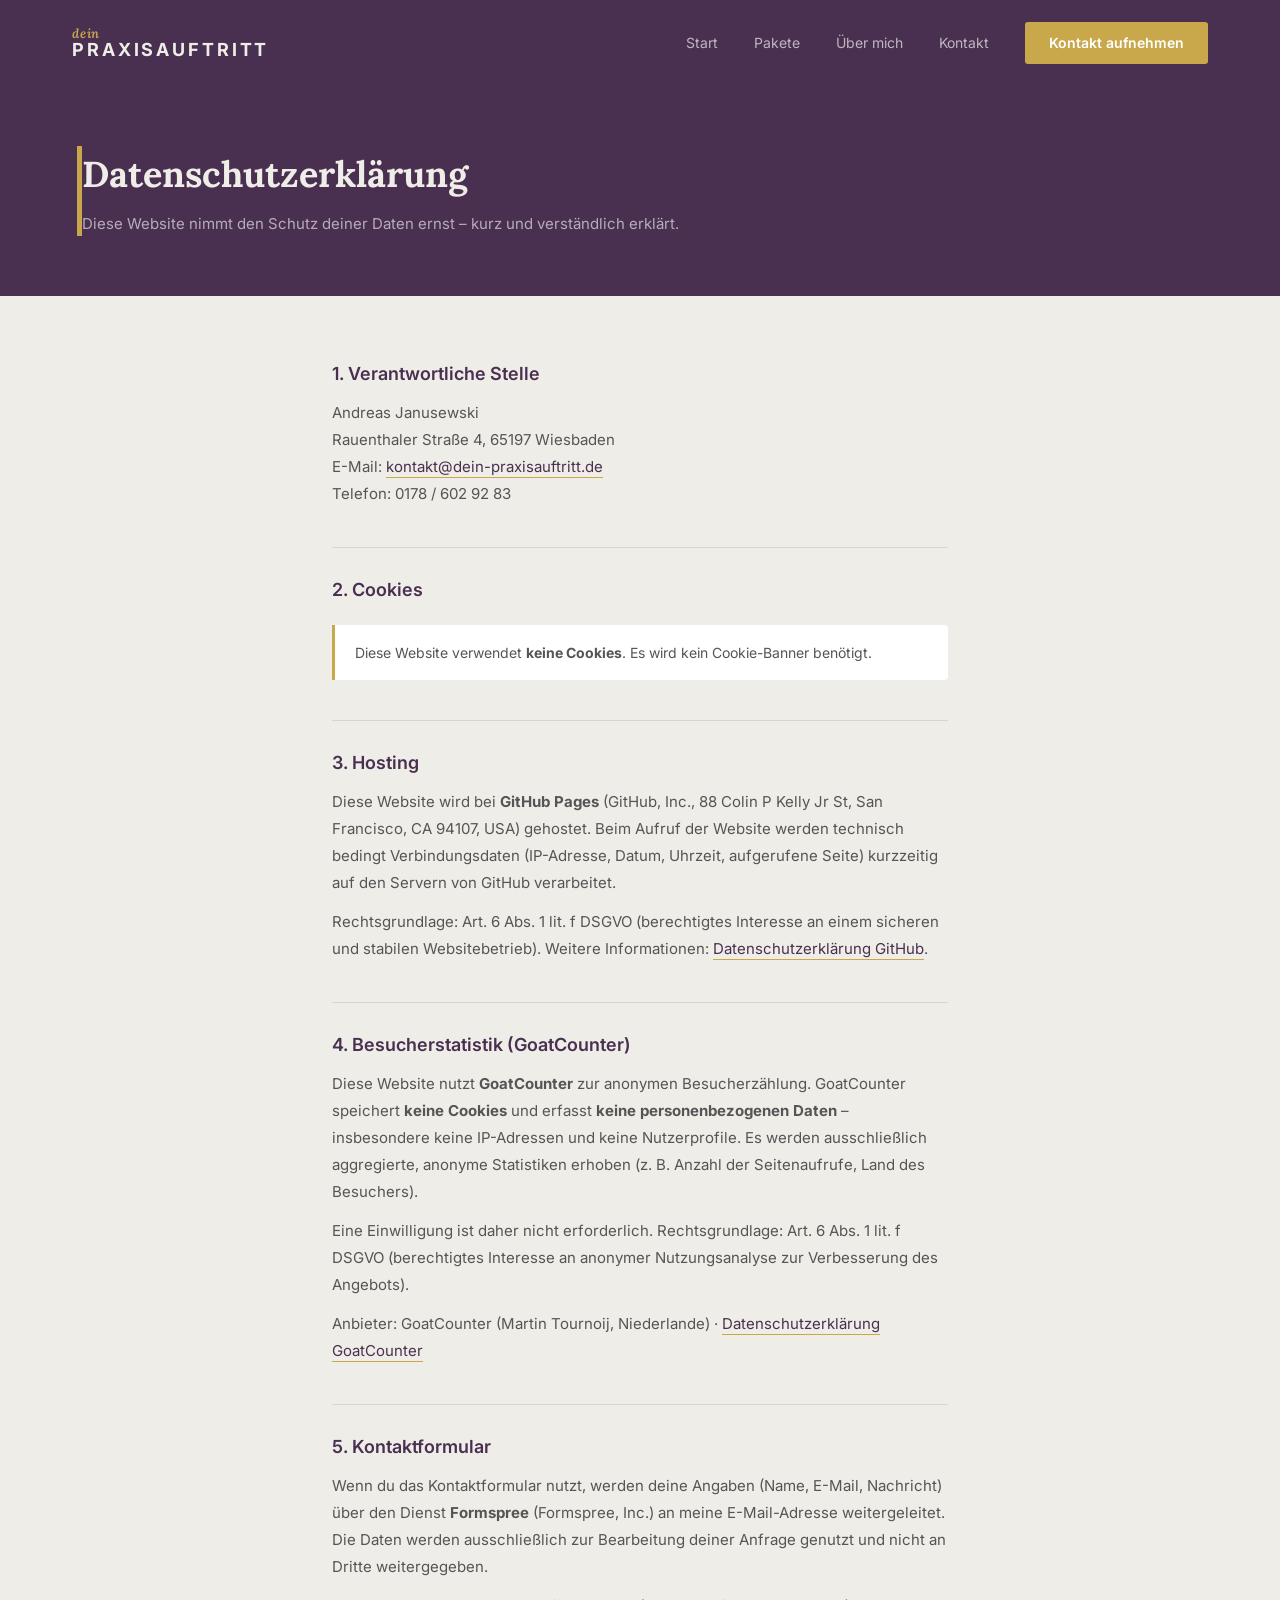
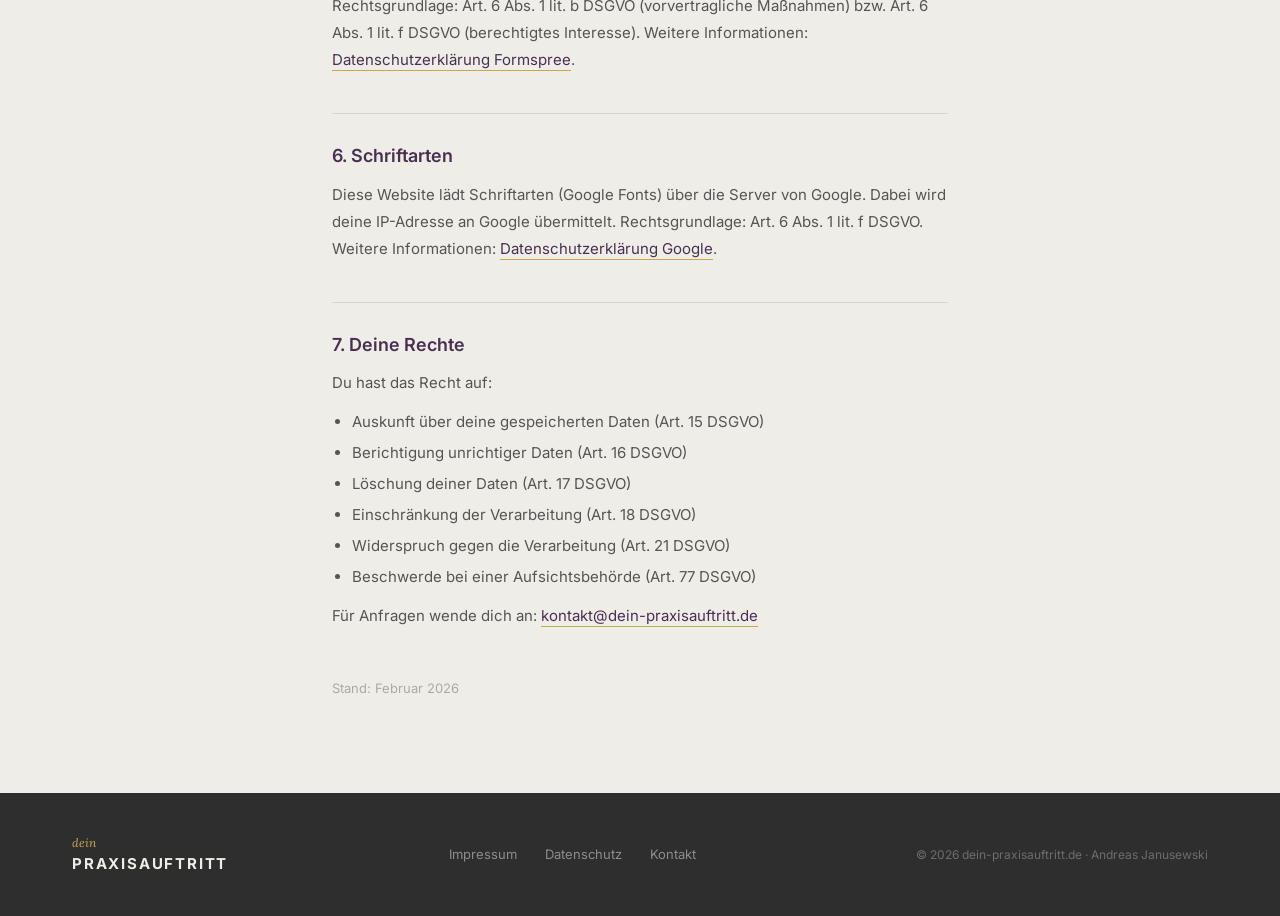
==== datenschutz.html @ a479294f "Initial commit – dein-praxisauftritt.de Website" ====
<!DOCTYPE html>
<html lang="de">
<head>
<meta charset="UTF-8">
<meta name="viewport" content="width=device-width, initial-scale=1.0">
<title>Datenschutzerklärung – dein Praxisauftritt</title>
<link href="https://fonts.googleapis.com/css2?family=Lora:ital,wght@0,700;1,400;1,600&family=Inter:wght@300;400;500;600;700&display=swap" rel="stylesheet">
<script data-goatcounter="https://deinppraxisauftritt.goatcounter.com/count" async src="//gc.zgo.at/count.js"></script>
<style>
*, *::before, *::after { margin:0; padding:0; box-sizing:border-box; }
body { font-family:'Inter',sans-serif; background:#EFEDE8; color:#2E2E2E; font-size:16px; line-height:1.6; }
a { text-decoration:none; color:inherit; }
:root { --primary:#4A3050; --primary-light:#5d3f65; --accent:#C9A84C; --bg:#EFEDE8; --dark:#2E2E2E; --mid:#555; --border:#d8d4ce; }

nav { display:flex; justify-content:space-between; align-items:center; padding:22px 72px; background:var(--primary); position:sticky; top:0; z-index:100; }
.logo { display:flex; flex-direction:column; gap:1px; line-height:1; }
.logo .top { font-family:'Lora',serif; font-style:italic; font-weight:600; color:var(--accent); font-size:13px; letter-spacing:0.06em; }
.logo .bottom { font-weight:700; letter-spacing:0.16em; font-size:18px; text-transform:uppercase; color:#EFEDE8; }
.nav-links { display:flex; gap:36px; align-items:center; }
.nav-links a { color:rgba(255,255,255,0.65); font-size:14px; }
.nav-links a:hover { color:var(--accent); }
.nav-cta { background:var(--accent); color:#fff !important; padding:10px 24px; font-size:13px; font-weight:600; border-radius:3px; }

.page-header { display:grid; grid-template-columns:5px 1fr; background:var(--primary); padding:60px 72px 60px 77px; }
.accent-bar { background:var(--accent); }
.page-header h1 { font-family:'Lora',serif; font-size:36px; font-weight:700; color:#EFEDE8; }
.page-header p { color:rgba(255,255,255,0.6); font-size:15px; margin-top:8px; }

.content { max-width:760px; margin:0 auto; padding:64px 72px 80px; }
.content h2 { font-size:18px; font-weight:600; color:var(--primary); margin:40px 0 10px; border-top:1px solid var(--border); padding-top:28px; }
.content h2:first-child { border-top:none; padding-top:0; margin-top:0; }
.content h3 { font-size:15px; font-weight:600; color:var(--dark); margin:20px 0 8px; }
.content p { color:var(--mid); font-size:15px; line-height:1.8; margin-bottom:12px; }
.content ul { color:var(--mid); font-size:15px; line-height:1.8; margin:8px 0 12px 20px; }
.content ul li { margin-bottom:4px; }
.content a { color:var(--primary); border-bottom:1px solid var(--accent); padding-bottom:1px; }
.highlight { background:#fff; border-left:3px solid var(--accent); padding:16px 20px; margin:20px 0; font-size:14px; color:var(--mid); line-height:1.7; border-radius:0 4px 4px 0; }

footer { background:var(--dark); padding:40px 72px; display:flex; justify-content:space-between; align-items:center; }
.footer-logo .top { font-family:'Lora',serif; font-style:italic; color:var(--accent); font-size:12px; }
.footer-logo .bottom { font-weight:700; letter-spacing:0.12em; font-size:15px; text-transform:uppercase; color:#EFEDE8; }
.footer-links { display:flex; gap:28px; }
.footer-links a { color:rgba(255,255,255,0.45); font-size:13px; }
.footer-links a:hover { color:var(--accent); }
.footer-copy { color:rgba(255,255,255,0.3); font-size:12px; }
</style>
</head>
<body>

<nav>
  <a href="index.html" class="logo">
    <span class="top">dein</span>
    <span class="bottom">Praxisauftritt</span>
  </a>
  <div class="nav-links">
    <a href="index.html">Start</a>
    <a href="pakete.html">Pakete</a>
    <a href="ueber-mich.html">Über mich</a>
    <a href="kontakt.html">Kontakt</a>
    <a href="kontakt.html" class="nav-cta">Kontakt aufnehmen</a>
  </div>
</nav>

<div class="page-header">
  <div class="accent-bar"></div>
  <div>
    <h1>Datenschutzerklärung</h1>
    <p>Diese Website nimmt den Schutz deiner Daten ernst – kurz und verständlich erklärt.</p>
  </div>
</div>

<div class="content">

  <h2>1. Verantwortliche Stelle</h2>
  <p>
    Andreas Janusewski<br>
    Rauenthaler Straße 4, 65197 Wiesbaden<br>
    E-Mail: <a href="mailto:kontakt@dein-praxisauftritt.de">kontakt@dein-praxisauftritt.de</a><br>
    Telefon: 0178 / 602 92 83
  </p>

  <h2>2. Cookies</h2>
  <div class="highlight">
    Diese Website verwendet <strong>keine Cookies</strong>. Es wird kein Cookie-Banner benötigt.
  </div>

  <h2>3. Hosting</h2>
  <p>Diese Website wird bei <strong>GitHub Pages</strong> (GitHub, Inc., 88 Colin P Kelly Jr St, San Francisco, CA 94107, USA) gehostet. Beim Aufruf der Website werden technisch bedingt Verbindungsdaten (IP-Adresse, Datum, Uhrzeit, aufgerufene Seite) kurzzeitig auf den Servern von GitHub verarbeitet.</p>
  <p>Rechtsgrundlage: Art. 6 Abs. 1 lit. f DSGVO (berechtigtes Interesse an einem sicheren und stabilen Websitebetrieb). Weitere Informationen: <a href="https://docs.github.com/en/site-policy/privacy-policies/github-privacy-statement" target="_blank" rel="noopener">Datenschutzerklärung GitHub</a>.</p>

  <h2>4. Besucherstatistik (GoatCounter)</h2>
  <p>Diese Website nutzt <strong>GoatCounter</strong> zur anonymen Besucherzählung. GoatCounter speichert <strong>keine Cookies</strong> und erfasst <strong>keine personenbezogenen Daten</strong> – insbesondere keine IP-Adressen und keine Nutzerprofile. Es werden ausschließlich aggregierte, anonyme Statistiken erhoben (z.&nbsp;B. Anzahl der Seitenaufrufe, Land des Besuchers).</p>
  <p>Eine Einwilligung ist daher nicht erforderlich. Rechtsgrundlage: Art. 6 Abs. 1 lit. f DSGVO (berechtigtes Interesse an anonymer Nutzungsanalyse zur Verbesserung des Angebots).</p>
  <p>Anbieter: GoatCounter (Martin Tournoij, Niederlande) · <a href="https://www.goatcounter.com/help/privacy" target="_blank" rel="noopener">Datenschutzerklärung GoatCounter</a></p>

  <h2>5. Kontaktformular</h2>
  <p>Wenn du das Kontaktformular nutzt, werden deine Angaben (Name, E-Mail, Nachricht) über den Dienst <strong>Formspree</strong> (Formspree, Inc.) an meine E-Mail-Adresse weitergeleitet. Die Daten werden ausschließlich zur Bearbeitung deiner Anfrage genutzt und nicht an Dritte weitergegeben.</p>
  <p>Rechtsgrundlage: Art. 6 Abs. 1 lit. b DSGVO (vorvertragliche Maßnahmen) bzw. Art. 6 Abs. 1 lit. f DSGVO (berechtigtes Interesse). Weitere Informationen: <a href="https://formspree.io/legal/privacy-policy/" target="_blank" rel="noopener">Datenschutzerklärung Formspree</a>.</p>

  <h2>6. Schriftarten</h2>
  <p>Diese Website lädt Schriftarten (Google Fonts) über die Server von Google. Dabei wird deine IP-Adresse an Google übermittelt. Rechtsgrundlage: Art. 6 Abs. 1 lit. f DSGVO. Weitere Informationen: <a href="https://policies.google.com/privacy" target="_blank" rel="noopener">Datenschutzerklärung Google</a>.</p>

  <h2>7. Deine Rechte</h2>
  <p>Du hast das Recht auf:</p>
  <ul>
    <li>Auskunft über deine gespeicherten Daten (Art. 15 DSGVO)</li>
    <li>Berichtigung unrichtiger Daten (Art. 16 DSGVO)</li>
    <li>Löschung deiner Daten (Art. 17 DSGVO)</li>
    <li>Einschränkung der Verarbeitung (Art. 18 DSGVO)</li>
    <li>Widerspruch gegen die Verarbeitung (Art. 21 DSGVO)</li>
    <li>Beschwerde bei einer Aufsichtsbehörde (Art. 77 DSGVO)</li>
  </ul>
  <p>Für Anfragen wende dich an: <a href="mailto:kontakt@dein-praxisauftritt.de">kontakt@dein-praxisauftritt.de</a></p>

  <p style="margin-top:48px; font-size:13px; color:#aaa;">Stand: Februar 2026</p>

</div>

<footer>
  <div class="footer-logo">
    <div class="top">dein</div>
    <div class="bottom">Praxisauftritt</div>
  </div>
  <div class="footer-links">
    <a href="impressum.html">Impressum</a>
    <a href="datenschutz.html">Datenschutz</a>
    <a href="kontakt.html">Kontakt</a>
  </div>
  <p class="footer-copy">© 2026 dein-praxisauftritt.de · Andreas Janusewski</p>
</footer>

</body>
</html>
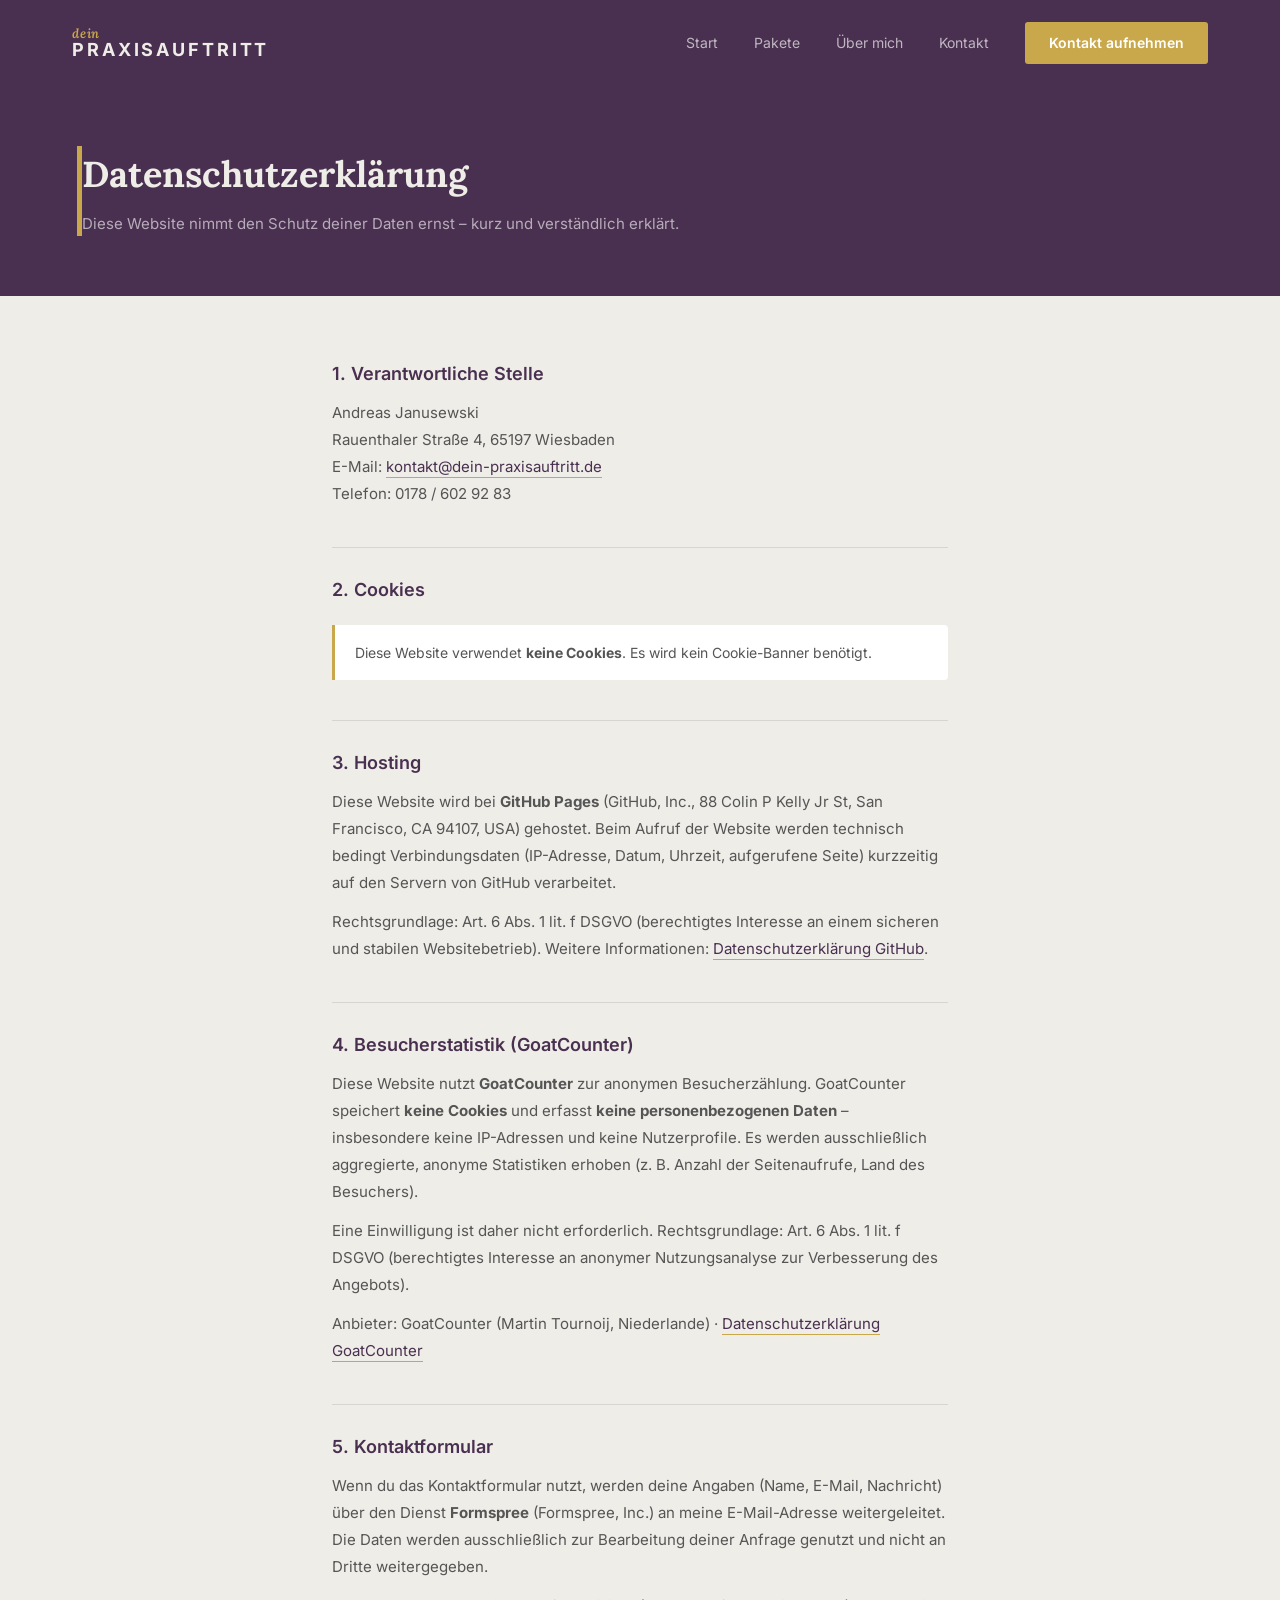
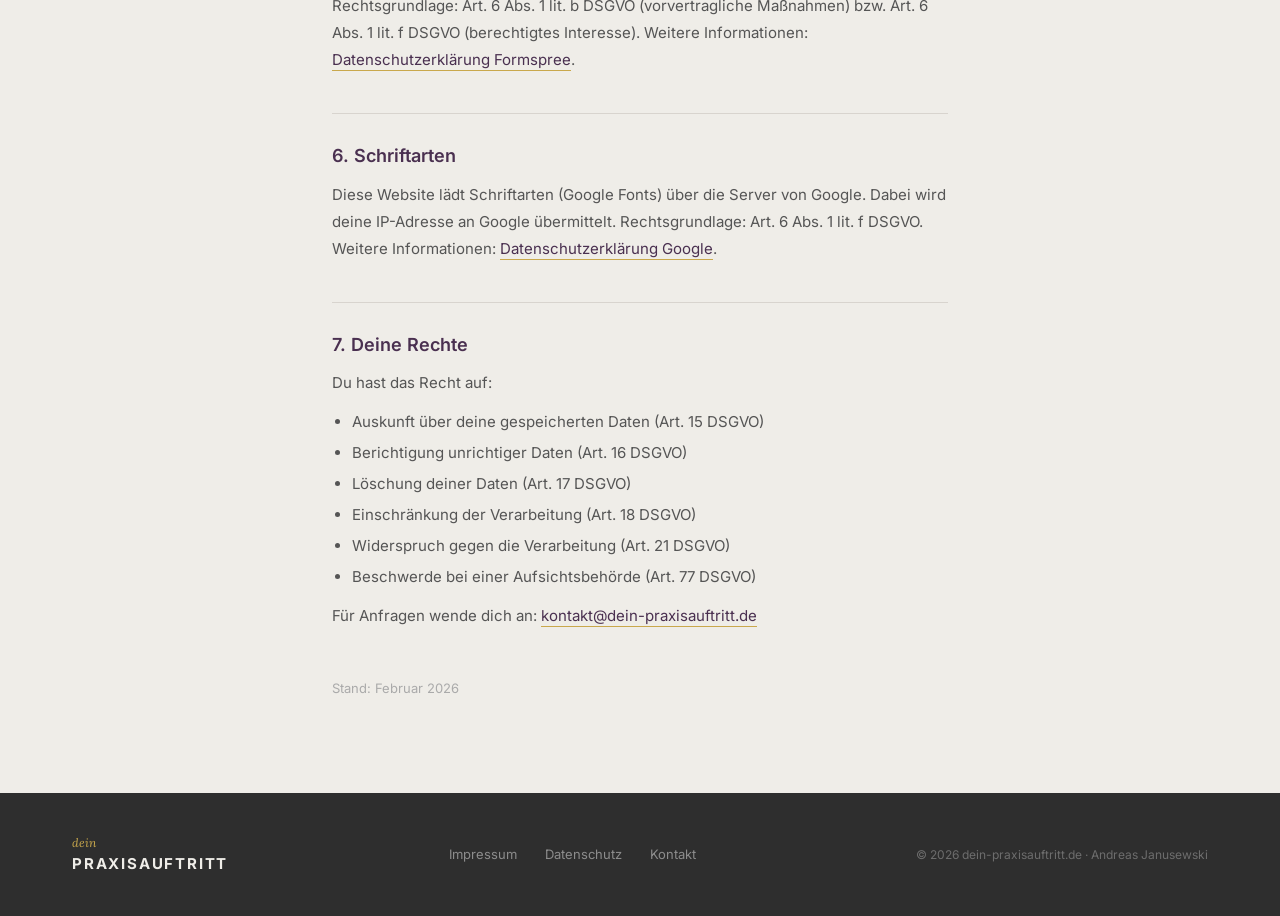
==== commit 7c7f5fb1: "Google Fonts lokal hosten – DSGVO-konform, kein externer Request mehr" ====
--- a/datenschutz.html
+++ b/datenschutz.html
@@ -2,9 +2,21 @@
 <html lang="de">
 <head>
 <meta charset="UTF-8">
+  <link rel="icon" type="image/x-icon" href="favicon.ico">
+  <link rel="icon" type="image/png" sizes="32x32" href="favicon-32.png">
+  <link rel="apple-touch-icon" href="apple-touch-icon.png">
 <meta name="viewport" content="width=device-width, initial-scale=1.0">
 <title>Datenschutzerklärung – dein Praxisauftritt</title>
-<link href="https://fonts.googleapis.com/css2?family=Lora:ital,wght@0,700;1,400;1,600&family=Inter:wght@300;400;500;600;700&display=swap" rel="stylesheet">
+<meta name="description" content="Datenschutzerklärung von dein Praxisauftritt – Informationen zur Verarbeitung personenbezogener Daten gemäß DSGVO.">
+<meta name="robots" content="noindex, follow">
+<link rel="canonical" href="https://dein-praxisauftritt.de/datenschutz.html">
+<meta property="og:title" content="Datenschutzerklärung – dein Praxisauftritt">
+<meta property="og:description" content="Datenschutzerklärung von dein Praxisauftritt – Informationen zur Verarbeitung personenbezogener Daten gemäß DSGVO.">
+<meta property="og:type" content="website">
+<meta property="og:url" content="https://dein-praxisauftritt.de/datenschutz.html">
+<meta property="og:image" content="https://dein-praxisauftritt.de/apple-touch-icon.png">
+<meta property="og:locale" content="de_DE">
+  <link rel="stylesheet" href="css/fonts.css">
 <script data-goatcounter="https://deinppraxisauftritt.goatcounter.com/count" async src="//gc.zgo.at/count.js"></script>
 <style>
 *, *::before, *::after { margin:0; padding:0; box-sizing:border-box; }
@@ -44,6 +56,7 @@
 .footer-links a:hover { color:var(--accent); }
 .footer-copy { color:rgba(255,255,255,0.3); font-size:12px; }
 </style>
+<link rel="stylesheet" href="css/mobile.css">
 </head>
 <body>
 
@@ -59,7 +72,14 @@
     <a href="kontakt.html">Kontakt</a>
     <a href="kontakt.html" class="nav-cta">Kontakt aufnehmen</a>
   </div>
+  <button class="burger" id="burger" aria-label="Menü öffnen"><span></span><span></span><span></span></button>
 </nav>
+<div id="mobile-nav" class="nav-mobile">
+  <a href="index.html">Start</a>
+  <a href="pakete.html">Pakete</a>
+  <a href="ueber-mich.html">Über mich</a>
+  <a href="kontakt.html">Kontakt</a>
+</div>
 
 <div class="page-header">
   <div class="accent-bar"></div>
@@ -129,5 +149,9 @@
   <p class="footer-copy">© 2026 dein-praxisauftritt.de · Andreas Janusewski</p>
 </footer>
 
+<button id="back-to-top" aria-label="Nach oben">
+  <svg viewBox="0 0 24 24"><polyline points="18 15 12 9 6 15"/></svg>
+</button>
+<script src="js/nav.js"></script>
 </body>
 </html>
--- a/css/fonts.css
+++ b/css/fonts.css
@@ -0,0 +1,53 @@
+/* Inter - lokal gehostet */
+@font-face {
+  font-family: 'Inter';
+  font-style: normal;
+  font-weight: 300 700;
+  font-display: swap;
+  src: url('../fonts/inter-latin.woff2') format('woff2');
+  unicode-range: U+0000-00FF, U+0131, U+0152-0153, U+02BB-02BC, U+02C6, U+02DA, U+02DC, U+0304, U+0308, U+0329, U+2000-206F, U+20AC, U+2122, U+2191, U+2193, U+2212, U+2215, U+FEFF, U+FFFD;
+}
+@font-face {
+  font-family: 'Inter';
+  font-style: normal;
+  font-weight: 300 700;
+  font-display: swap;
+  src: url('../fonts/inter-latin-ext.woff2') format('woff2');
+  unicode-range: U+0100-02BA, U+02BD-02C5, U+02C7-02CC, U+02CE-02D7, U+02DD-02FF, U+0304, U+0308, U+0329, U+1D00-1DBF, U+1E00-1E9F, U+1EF2-1EFF, U+2020, U+20A0-20AB, U+20AD-20C0, U+2113, U+2C60-2C7F, U+A720-A7FF;
+}
+
+/* Lora Italic 400+600 - lokal gehostet */
+@font-face {
+  font-family: 'Lora';
+  font-style: italic;
+  font-weight: 400 600;
+  font-display: swap;
+  src: url('../fonts/lora-italic-latin.woff2') format('woff2');
+  unicode-range: U+0000-00FF, U+0131, U+0152-0153, U+02BB-02BC, U+02C6, U+02DA, U+02DC, U+0304, U+0308, U+0329, U+2000-206F, U+20AC, U+2122, U+2191, U+2193, U+2212, U+2215, U+FEFF, U+FFFD;
+}
+@font-face {
+  font-family: 'Lora';
+  font-style: italic;
+  font-weight: 400 600;
+  font-display: swap;
+  src: url('../fonts/lora-italic-latin-ext.woff2') format('woff2');
+  unicode-range: U+0100-02BA, U+02BD-02C5, U+02C7-02CC, U+02CE-02D7, U+02DD-02FF, U+0304, U+0308, U+0329, U+1D00-1DBF, U+1E00-1E9F, U+1EF2-1EFF, U+2020, U+20A0-20AB, U+20AD-20C0, U+2113, U+2C60-2C7F, U+A720-A7FF;
+}
+
+/* Lora Bold 700 - lokal gehostet */
+@font-face {
+  font-family: 'Lora';
+  font-style: normal;
+  font-weight: 700;
+  font-display: swap;
+  src: url('../fonts/lora-700-latin.woff2') format('woff2');
+  unicode-range: U+0000-00FF, U+0131, U+0152-0153, U+02BB-02BC, U+02C6, U+02DA, U+02DC, U+0304, U+0308, U+0329, U+2000-206F, U+20AC, U+2122, U+2191, U+2193, U+2212, U+2215, U+FEFF, U+FFFD;
+}
+@font-face {
+  font-family: 'Lora';
+  font-style: normal;
+  font-weight: 700;
+  font-display: swap;
+  src: url('../fonts/lora-700-latin-ext.woff2') format('woff2');
+  unicode-range: U+0100-02BA, U+02BD-02C5, U+02C7-02CC, U+02CE-02D7, U+02DD-02FF, U+0304, U+0308, U+0329, U+1D00-1DBF, U+1E00-1E9F, U+1EF2-1EFF, U+2020, U+20A0-20AB, U+20AD-20C0, U+2113, U+2C60-2C7F, U+A720-A7FF;
+}
--- a/css/mobile.css
+++ b/css/mobile.css
@@ -0,0 +1,438 @@
+/* ═══════════════════════════════════════════
+   mobile.css – dein Praxisauftritt
+   Geladen NACH dem inline <style> Block
+   Breakpoint: 768px
+   ═══════════════════════════════════════════ */
+
+/* ── BACK-TO-TOP BUTTON ── */
+#back-to-top {
+  display: none;
+  position: fixed;
+  bottom: 24px;
+  right: 20px;
+  width: 44px;
+  height: 44px;
+  background: #4A3050;
+  border: 2px solid #C9A84C;
+  border-radius: 50%;
+  cursor: pointer;
+  z-index: 999;
+  align-items: center;
+  justify-content: center;
+  box-shadow: 0 4px 16px rgba(74,48,80,0.35);
+  transition: background 0.2s, transform 0.2s;
+}
+#back-to-top.visible { display: flex; }
+#back-to-top:hover { background: #C9A84C; transform: translateY(-2px); }
+#back-to-top svg {
+  width: 18px; height: 18px;
+  stroke: #C9A84C; stroke-width: 2.5;
+  fill: none; stroke-linecap: round; stroke-linejoin: round;
+  transition: stroke 0.2s;
+}
+#back-to-top:hover svg { stroke: #fff; }
+
+/* ── BURGER-BUTTON ── */
+.burger {
+  display: none;
+  flex-direction: column;
+  justify-content: space-between;
+  width: 26px;
+  height: 18px;
+  background: none;
+  border: none;
+  cursor: pointer;
+  padding: 0;
+  z-index: 200;
+}
+.burger span {
+  display: block;
+  width: 100%;
+  height: 2px;
+  background: #EFEDE8;
+  border-radius: 2px;
+  transition: transform 0.25s ease, opacity 0.25s ease;
+  transform-origin: center;
+}
+.burger.open span:nth-child(1) { transform: translateY(8px) rotate(45deg); }
+.burger.open span:nth-child(2) { opacity: 0; }
+.burger.open span:nth-child(3) { transform: translateY(-8px) rotate(-45deg); }
+
+/* ── MOBILE NAV OVERLAY ── */
+.nav-mobile {
+  display: none;
+  position: fixed;
+  top: 0; left: 0; right: 0; bottom: 0;
+  background: #4A3050;
+  z-index: 150;
+  flex-direction: column;
+  align-items: center;
+  justify-content: center;
+  gap: 0;
+}
+.nav-mobile.open { display: flex; }
+.nav-mobile a {
+  color: #EFEDE8;
+  text-decoration: none;
+  font-family: 'Lora', serif;
+  font-size: 28px;
+  font-style: italic;
+  font-weight: 600;
+  padding: 20px 0;
+  letter-spacing: 0.04em;
+  border-bottom: 1px solid rgba(255,255,255,0.1);
+  width: 80%;
+  text-align: center;
+  transition: color 0.2s;
+}
+.nav-mobile a:last-child { border-bottom: none; }
+.nav-mobile a:hover,
+.nav-mobile a.active { color: #C9A84C; }
+.nav-mobile .nav-cta {
+  margin-top: 28px;
+  background: #C9A84C;
+  color: #fff !important;
+  font-family: 'Inter', sans-serif;
+  font-size: 15px;
+  font-style: normal;
+  padding: 14px 40px;
+  border-radius: 3px;
+  border-bottom: none;
+  width: auto;
+}
+
+/* ═══════════════════════════════════════════
+   MEDIA QUERY
+   ═══════════════════════════════════════════ */
+@media (max-width: 768px) {
+
+  /* ── NAV ── */
+  nav {
+    padding: 16px 20px !important;
+  }
+  .nav-links {
+    display: none !important;
+  }
+  .burger {
+    display: flex !important;
+  }
+
+  /* ── GLOBALE ABSTÄNDE ── */
+  section,
+  .pakete, .pakete-section,
+  .problem, .solution,
+  .werte, .quali, .faq,
+  .vergleich, .final-cta, .zitat,
+  .testimonial-b, .story {
+    padding-left: 20px !important;
+    padding-right: 20px !important;
+    padding-top: 52px !important;
+    padding-bottom: 52px !important;
+  }
+
+  /* ── HEADINGS ── */
+  h1 { font-size: 28px !important; line-height: 1.25 !important; }
+  h2 { font-size: 22px !important; line-height: 1.3 !important; }
+  h3 { font-size: 16px !important; }
+
+  /* Kein Blocksatz — linksbündig wie original */
+  /* Horizontales Scrollen verhindern */
+  html, body {
+    overflow-x: hidden !important;
+    max-width: 100% !important;
+  }
+  * { max-width: 100%; box-sizing: border-box !important; }
+
+  /* ══════════════════════════
+     INDEX – HERO
+  ══════════════════════════ */
+  .hero {
+    grid-template-columns: 1fr !important;  /* Accent-Bar weg */
+    padding: 44px 24px 44px 24px !important;
+    min-height: auto !important;
+  }
+  .accent-bar { display: none !important; }
+
+  /* Hero-Foto: oben zeigen, volle Breite */
+  .hero-right {
+    display: block !important;
+    order: -1 !important;
+    height: 260px !important;
+    min-height: 260px !important;
+    width: 100% !important;
+    grid-column: 1 !important;
+  }
+  .hero-right::after {
+    background: linear-gradient(to top, #4A3050 0%, transparent 60%) !important;
+  }
+  .photo-card { display: none !important; } /* Zitat-Box auf Mobile ausblenden */
+  .hero-left { padding: 0 !important; grid-column: 1 !important; order: 0 !important; }
+
+  /* Tags */
+  .hero-tags { flex-wrap: wrap; gap: 8px !important; margin-bottom: 20px !important; }
+
+  /* Buttons */
+  .cta-group {
+    flex-direction: column !important;
+    align-items: stretch !important;
+    gap: 12px !important;
+    margin-top: 28px !important;
+  }
+  .btn-primary, .btn-ghost {
+    width: 100% !important;
+    text-align: center !important;
+    box-sizing: border-box !important;
+  }
+  .btn-ghost {
+    border: 1px solid #4A3050 !important;
+    padding: 14px 20px !important;
+    display: block !important;
+    border-radius: 3px !important;
+  }
+
+  /* Ghost-Button als echter Button auf Mobile */
+  .btn-ghost {
+    border: 1.5px solid #4A3050 !important;
+    border-bottom: 1.5px solid #4A3050 !important;
+    padding: 14px 20px !important;
+    display: block !important;
+    border-radius: 3px !important;
+    text-align: center !important;
+    width: 100% !important;
+    box-sizing: border-box !important;
+  }
+
+  /* Trust-Bar */
+  .trust {
+    display: flex !important;
+    flex-wrap: wrap !important;
+    gap: 16px 20px !important;
+    margin-top: 32px !important;
+    padding-top: 28px !important;
+  }
+  .trust-item {
+    flex: 1 1 40% !important;
+    min-width: 90px !important;
+  }
+  .trust-item .num {
+    font-size: 26px !important;
+    white-space: nowrap !important;
+  }
+  .trust-item .lbl {
+    font-size: 11px !important;
+    line-height: 1.4 !important;
+  }
+
+  /* ══════════════════════════
+     INDEX – LEISTUNGSSTREIFEN
+  ══════════════════════════ */
+  .streifen {
+    flex-direction: column !important;
+    padding: 0 !important;
+    gap: 0 !important;
+  }
+  .streifen-item {
+    flex: none !important;
+    padding: 14px 20px !important;
+    border-right: none !important;
+    border-bottom: 1px solid rgba(255,255,255,0.1) !important;
+    font-size: 14px !important;
+  }
+  .streifen-item:last-child { border-bottom: none !important; }
+
+  /* ══════════════════════════
+     INDEX – PROBLEM/LÖSUNG
+  ══════════════════════════ */
+  .problem {
+    grid-template-columns: 1fr !important;
+    gap: 0 !important;
+  }
+  .solution {
+    padding: 44px 20px !important;
+    grid-column: 1 !important;
+  }
+
+  /* ══════════════════════════
+     INDEX – PAKETE
+  ══════════════════════════ */
+  .pakete { padding: 52px 20px !important; }
+  .pakete-grid {
+    grid-template-columns: 1fr !important;
+    gap: 16px !important;
+  }
+  .paket-card.featured { order: -1; }
+
+  /* Hover-Effekt auf Mobile deaktivieren, Tap-Feedback statt hover */
+  .paket-card:hover,
+  .paket-card.featured:hover {
+    transform: none !important;
+    box-shadow: 0 4px 24px rgba(74,48,80,0.15) !important;
+  }
+  .paket-card:hover::before { background: transparent !important; }
+  .paket-card.featured:hover::before { background: transparent !important; }
+  .paket-card.featured { transform: none !important; }
+  .paket-card:active {
+    transform: scale(0.97) !important;
+    transition: transform 0.1s ease !important;
+  }
+  .paket-card:hover .paket-cta { background: var(--primary) !important; color: #EFEDE8 !important; }
+  .paket-card.featured:hover .paket-cta { background: var(--accent) !important; }
+
+  /* Toggle-Icon sichtbar auf Mobile */
+  .paket-toggle-icon { display: flex !important; }
+
+  /* Body eingeklappt by default */
+  .paket-body {
+    max-height: 0 !important;
+    overflow: hidden !important;
+    padding-top: 0 !important;
+    padding-bottom: 0 !important;
+    transition: max-height 0.35s ease, padding 0.3s ease !important;
+  }
+
+  /* Ausgeklappt wenn .open */
+  .paket-card.open .paket-body {
+    max-height: 600px !important;
+    padding: 24px 28px !important;
+  }
+
+  /* Pfeil dreht sich wenn offen */
+  .paket-card.open .paket-toggle-icon {
+    transform: rotate(180deg) !important;
+  }
+
+  /* Header klickbar machen */
+  .paket-header { cursor: pointer !important; }
+
+  /* ══════════════════════════
+     INDEX – ÜBER MICH TEASER
+  ══════════════════════════ */
+  .ueber {
+    grid-template-columns: 1fr !important;
+  }
+  .ueber-foto {
+    min-height: 260px !important;
+    order: -1 !important;
+  }
+  .ueber-foto::after {
+    background: linear-gradient(to bottom, transparent 40%, #4A3050 100%) !important;
+  }
+  .ueber-text { padding: 44px 20px !important; order: 0 !important; }
+
+  /* ══════════════════════════
+     INDEX – TESTIMONIAL SLIDER
+  ══════════════════════════ */
+  .testimonial-b { padding: 52px 20px !important; }
+  .tb-arrow { display: none !important; } /* Swipe statt Pfeile auf Mobile */
+  .tb-slide blockquote { font-size: 18px !important; line-height: 1.6 !important; }
+  .tb-bigquote { font-size: 64px !important; }
+  .tb-footer { margin-top: 24px !important; }
+
+  /* ══════════════════════════
+     INDEX – FINAL CTA
+  ══════════════════════════ */
+  .final-cta {
+    padding: 52px 20px !important;
+  }
+  .final-cta-btns { width: 100% !important; }
+  .final-cta .btn-accent {
+    width: 100% !important;
+    text-align: center !important;
+    box-sizing: border-box !important;
+  }
+
+  /* ══════════════════════════
+     FOOTER (alle Seiten)
+  ══════════════════════════ */
+  footer {
+    flex-direction: column !important;
+    gap: 20px !important;
+    padding: 32px 20px !important;
+    text-align: center !important;
+  }
+  .footer-links {
+    flex-wrap: wrap !important;
+    justify-content: center !important;
+    gap: 12px 20px !important;
+  }
+
+  /* ══════════════════════════
+     PAGE HEADER (alle Unterseiten)
+  ══════════════════════════ */
+  .page-header {
+    grid-template-columns: 1fr !important;
+    padding: 44px 24px !important;
+  }
+  .page-header .accent-bar { display: none !important; }
+  .page-header h1 { font-size: 26px !important; }
+  .page-header p { font-size: 15px !important; }
+
+  /* ══════════════════════════
+     PAKETE.HTML
+  ══════════════════════════ */
+  .pakete-section { padding: 52px 20px !important; }
+  .pakete-grid { grid-template-columns: 1fr !important; max-width: 100% !important; }
+
+  .vergleich {
+    padding: 0 20px 52px !important;
+    overflow-x: auto !important;
+    -webkit-overflow-scrolling: touch !important;
+  }
+  .vergleich h2 { margin-bottom: 20px !important; }
+  .vergleich-table { min-width: 460px !important; font-size: 12px !important; }
+
+  .faq-grid {
+    grid-template-columns: 1fr !important;
+    gap: 16px !important;
+  }
+
+  /* ══════════════════════════
+     UEBER-MICH.HTML
+  ══════════════════════════ */
+  .story {
+    grid-template-columns: 1fr !important;
+    gap: 0 !important;
+  }
+  .story-right { padding: 44px 20px !important; }
+  .story-left { padding: 44px 20px !important; }
+  .story-item { gap: 14px !important; }
+
+  .werte-grid {
+    grid-template-columns: 1fr !important;
+    gap: 16px !important;
+  }
+  .wert-card { padding: 28px 20px !important; }
+
+  .quali-inner {
+    grid-template-columns: 1fr !important;
+    gap: 36px !important;
+  }
+
+  .zitat blockquote { font-size: 18px !important; }
+
+  /* ══════════════════════════
+     KONTAKT.HTML
+  ══════════════════════════ */
+  .kontakt-main {
+    grid-template-columns: 1fr !important;
+  }
+  .info-side {
+    order: -1;
+    padding: 36px 20px !important;
+  }
+  .kontakt-main > div:first-child {
+    padding: 36px 20px !important;
+  }
+  .form-row {
+    grid-template-columns: 1fr !important;
+    gap: 0 !important;
+  }
+
+  /* ══════════════════════════
+     IMPRESSUM / DATENSCHUTZ
+  ══════════════════════════ */
+  .content {
+    padding: 36px 20px !important;
+  }
+
+}
